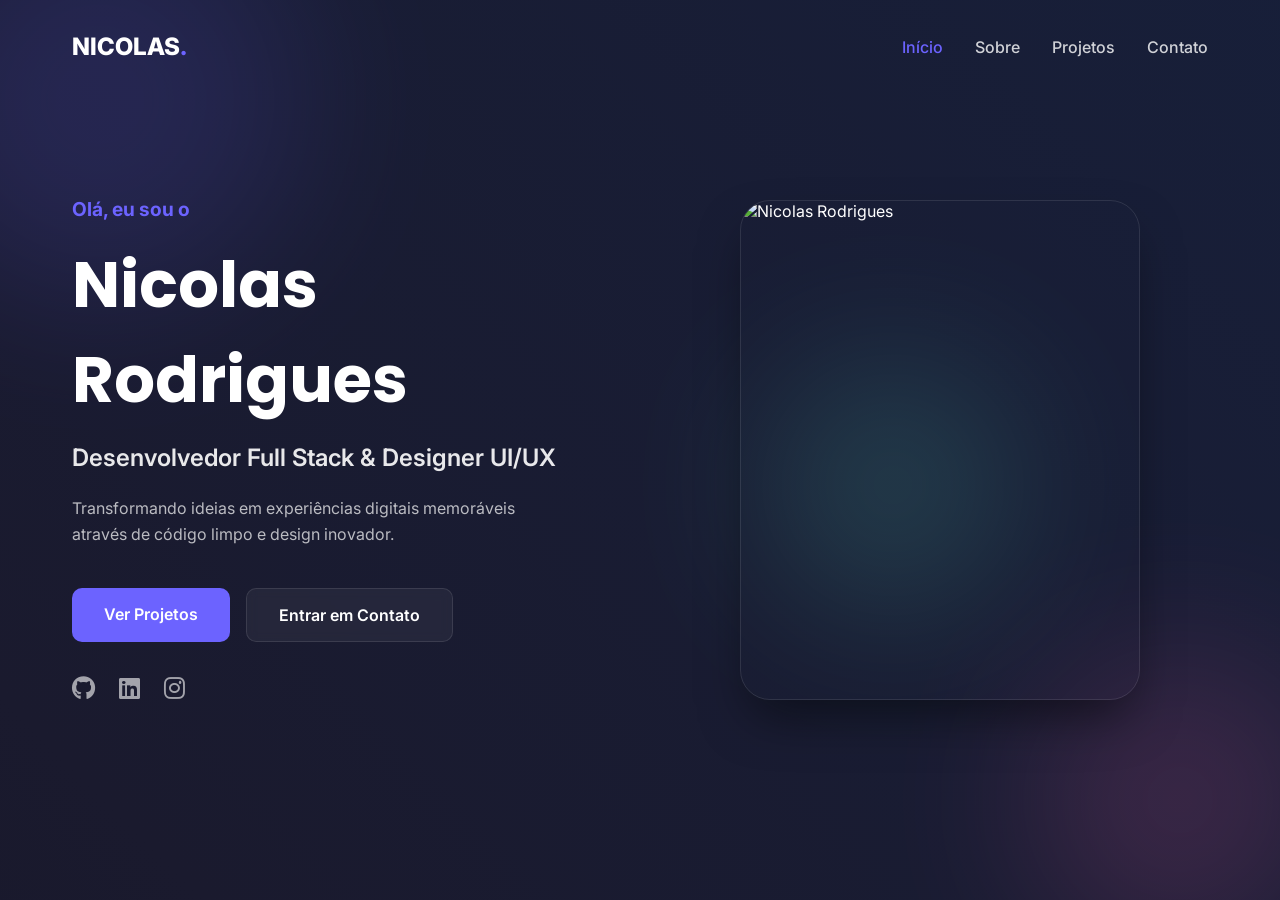
==== index.html @ 26ff2256 "Add files via upload" ====
<!DOCTYPE html>
<html lang="pt-br">
<head>
    <meta charset="UTF-8">
    <meta name="viewport" content="width=device-width, initial-scale=1.0">
    <title>Nicolas | Portfólio Profissional</title>
    
    <!-- Favicon -->
    <link rel="icon" type="image/png" href="https://img.icons8.com/ios-filled/50/ffffff/code.png">

    <!-- Google Fonts -->
    <link rel="preconnect" href="https://fonts.googleapis.com">
    <link rel="preconnect" href="https://fonts.gstatic.com" crossorigin>
    <link href="https://fonts.googleapis.com/css2?family=Inter:wght@300;400;600;800&family=Poppins:wght@400;600;700&display=swap" rel="stylesheet">
    
    <!-- Font Awesome -->
    <link rel="stylesheet" href="https://cdnjs.cloudflare.com/ajax/libs/font-awesome/6.4.0/css/all.min.css">
    
    <!-- AOS (Animações ao Scroll ) -->
    <link href="https://unpkg.com/aos@2.3.1/dist/aos.css" rel="stylesheet">
    
    <style>
        :root {
            --primary: #6c63ff;
            --secondary: #3f3d56;
            --light: #f4f4f9;
            --dark: #0f0f1a;
            --glass: rgba(255, 255, 255, 0.05 );
            --glass-border: rgba(255, 255, 255, 0.1);
        }

        * { margin: 0; padding: 0; box-sizing: border-box; }
        body { 
            font-family: 'Inter', sans-serif; 
            background-color: var(--dark); 
            color: white; 
            overflow-x: hidden;
            min-height: 100vh;
        }

        /* --- FUNDO ANIMADO --- */
        .bg-gradient {
            position: fixed;
            top: 0;
            left: 0;
            width: 100%;
            height: 100%;
            background: linear-gradient(45deg, #0f0f1a, #1a1a2e, #16213e, #0f0f1a);
            background-size: 400% 400%;
            z-index: -2;
            animation: gradientBG 15s ease infinite;
        }

        @keyframes gradientBG {
            0% { background-position: 0% 50%; }
            50% { background-position: 100% 50%; }
            100% { background-position: 0% 50%; }
        }

        .bg-circles {
            position: fixed;
            top: 0;
            left: 0;
            width: 100%;
            height: 100%;
            z-index: -1;
            overflow: hidden;
        }

        .circle {
            position: absolute;
            border-radius: 50%;
            background: var(--primary);
            filter: blur(80px);
            opacity: 0.15;
            animation: float 20s infinite alternate;
        }

        .c1 { width: 400px; height: 400px; top: -100px; left: -100px; }
        .c2 { width: 300px; height: 300px; bottom: -50px; right: -50px; background: #ff63b1; animation-delay: -5s; }
        .c3 { width: 250px; height: 250px; top: 40%; left: 60%; background: #63ffda; animation-delay: -10s; }

        @keyframes float {
            0% { transform: translate(0, 0) scale(1); }
            100% { transform: translate(100px, 50px) scale(1.2); }
        }

        /* --- ESTILOS BÁSICOS --- */
        .container { max-width: 1200px; margin: 0 auto; padding: 0 2rem; }
        header { padding: 2rem 0; position: absolute; width: 100%; z-index: 10; }
        nav { display: flex; justify-content: space-between; align-items: center; }
        .logo a { font-size: 1.5rem; font-weight: 800; color: white; text-decoration: none; }
        .logo span { color: var(--primary); }
        .nav-links { display: flex; list-style: none; gap: 2rem; }
        .nav-links a { color: white; text-decoration: none; font-weight: 500; opacity: 0.8; transition: 0.3s; }
        .nav-links a:hover, .nav-links a.active { opacity: 1; color: var(--primary); }

        .hero { height: 100vh; display: flex; align-items: center; gap: 4rem; }
        .hero-content { flex: 1; }
        .greeting { color: var(--primary); font-size: 1.2rem; margin-bottom: 1rem; }
        .name { font-size: 4rem; font-family: 'Poppins', sans-serif; margin-bottom: 1rem; }
        .role { font-size: 1.5rem; font-weight: 600; margin-bottom: 1.5rem; opacity: 0.9; }
        .description { margin-bottom: 2.5rem; line-height: 1.6; opacity: 0.7; max-width: 500px; }
        
        .hero-btns { display: flex; gap: 1rem; margin-bottom: 2rem; }
        .btn { padding: 1rem 2rem; border-radius: 10px; text-decoration: none; font-weight: 600; transition: 0.3s; }
        .btn-primary { background: var(--primary); color: white; }
        .btn-secondary { border: 1px solid var(--glass-border); background: var(--glass); color: white; backdrop-filter: blur(5px); }
        .btn:hover { transform: translateY(-5px); box-shadow: 0 10px 20px rgba(108, 99, 255, 0.2); }

        .social-links { display: flex; gap: 1.5rem; }
        .social-links a { color: white; font-size: 1.5rem; transition: 0.3s; opacity: 0.6; }
        .social-links a:hover { color: var(--primary); opacity: 1; transform: scale(1.2); }

        .hero-image { flex: 1; display: flex; justify-content: center; }
        .image-wrapper { width: 400px; height: 500px; border-radius: 30px; overflow: hidden; border: 1px solid var(--glass-border); box-shadow: 0 25px 50px -12px rgba(0, 0, 0, 0.5); }
        .image-wrapper img { width: 100%; height: 100%; object-fit: cover; }

        @media (max-width: 992px) {
            .hero { flex-direction: column; text-align: center; padding-top: 100px; height: auto; }
            .name { font-size: 3rem; }
            .hero-btns, .social-links { justify-content: center; }
            .description { margin: 0 auto 2.5rem; }
            .image-wrapper { width: 300px; height: 380px; }
        }
    </style>
</head>
<body>

    <!-- Background Animado -->
    <div class="bg-gradient"></div>
    <div class="bg-circles">
        <div class="circle c1"></div>
        <div class="circle c2"></div>
        <div class="circle c3"></div>
    </div>

    <header>
        <nav class="container">
            <div class="logo">
                <a href="index.html">NICOLAS<span>.</span></a>
            </div>
            <ul class="nav-links">
                <li><a href="index.html" class="active">Início</a></li>
                <li><a href="sobre.html">Sobre</a></li>
                <li><a href="projetos.html">Projetos</a></li>
                <li><a href="contatos.html">Contato</a></li>
            </ul>
        </nav>
    </header>

    <main>
        <section class="hero container">
            <div class="hero-content" data-aos="fade-up" data-aos-duration="1000">
                <h2 class="greeting">Olá, eu sou o</h2>
                <h1 class="name">Nicolas Rodrigues</h1>
                <p class="role">Desenvolvedor Full Stack & Designer UI/UX</p>
                <p class="description">Transformando ideias em experiências digitais memoráveis através de código limpo e design inovador.</p>
                <div class="hero-btns">
                    <a href="projetos.html" class="btn btn-primary">Ver Projetos</a>
                    <a href="contatos.html" class="btn btn-secondary">Entrar em Contato</a>
                </div>
                <div class="social-links">
                    <a href="#"><i class="fab fa-github"></i></a>
                    <a href="#"><i class="fab fa-linkedin"></i></a>
                    <a href="#"><i class="fab fa-instagram"></i></a>
                </div>
            </div>
            <div class="hero-image" data-aos="zoom-in" data-aos-duration="1200">
                <div class="image-wrapper">
                    <!-- Nova foto adicionada abaixo -->
                    <img src="https://files.manuscdn.com/user_upload_by_module/session_file/310519663192268226/XSVfkzPDtXlLiqlV.png" alt="Nicolas Rodrigues">
                </div>
            </div>
        </section>
    </main>

    <script src="https://unpkg.com/aos@2.3.1/dist/aos.js"></script>
    <script>
        AOS.init({ once: true, offset: 100 } );
    </script>
</body>
</html>
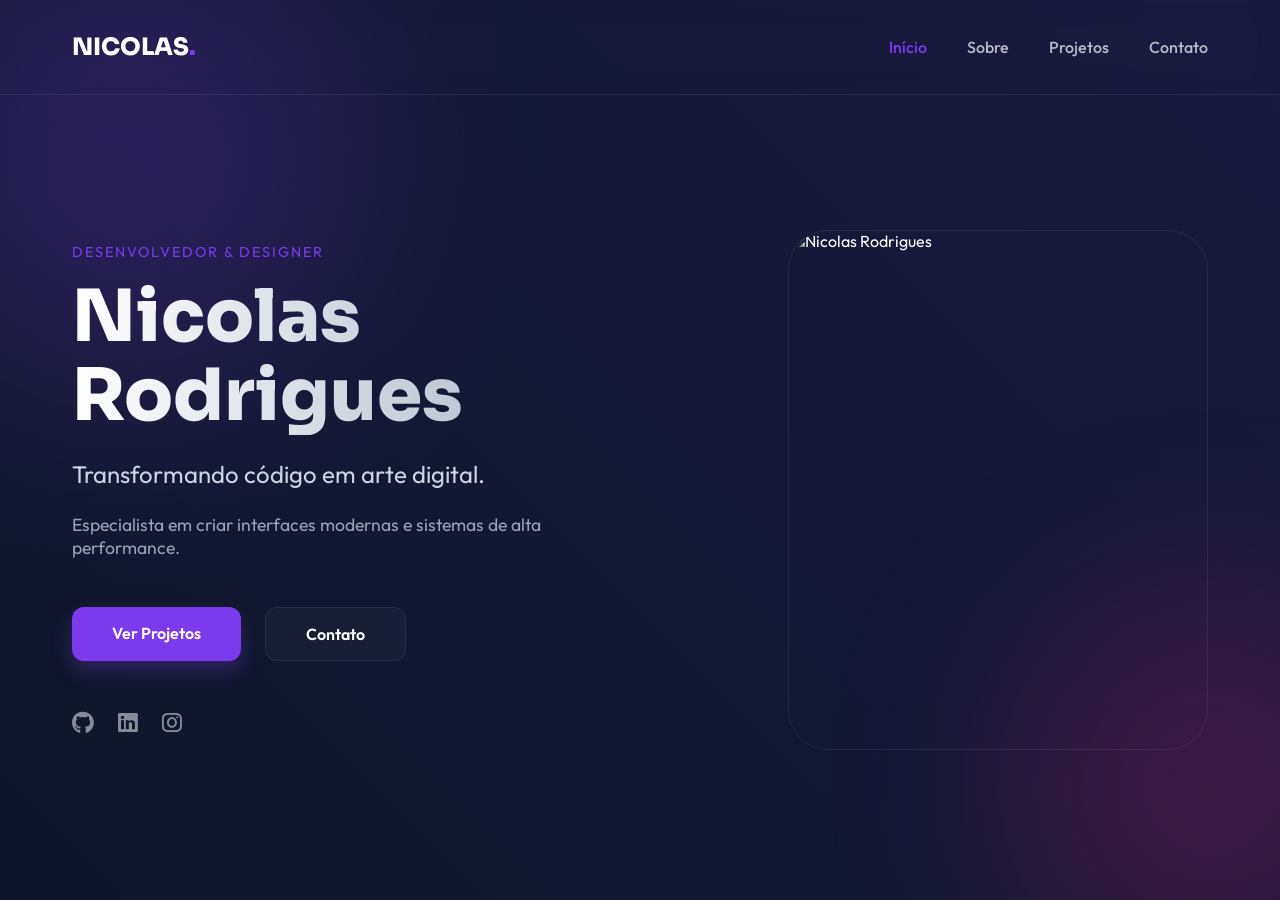
==== commit ca40496f: "Revamp index.html for modern design and layout Updated HTML structure, styles, and content for impro" ====
--- a/index.html
+++ b/index.html
@@ -1,145 +1,158 @@
 <!DOCTYPE html>
 <html lang="pt-br">
 <head>
+    <!-- Configurações para o site funcionar bem em celulares e computadores -->
     <meta charset="UTF-8">
     <meta name="viewport" content="width=device-width, initial-scale=1.0">
     <title>Nicolas | Portfólio Profissional</title>
     
-    <!-- Favicon -->
+    <!-- Ícone que aparece na aba lá em cima -->
     <link rel="icon" type="image/png" href="https://img.icons8.com/ios-filled/50/ffffff/code.png">
-
-    <!-- Google Fonts -->
-    <link rel="preconnect" href="https://fonts.googleapis.com">
-    <link rel="preconnect" href="https://fonts.gstatic.com" crossorigin>
-    <link href="https://fonts.googleapis.com/css2?family=Inter:wght@300;400;600;800&family=Poppins:wght@400;600;700&display=swap" rel="stylesheet">
-    
-    <!-- Font Awesome -->
+    
+    <!-- Fontes que deixam o texto com cara de site moderno e profissional -->
+    <link href="https://fonts.googleapis.com/css2?family=Sora:wght@400;600;800&family=Outfit:wght@300;400;600&display=swap" rel="stylesheet">
+    
+    <!-- Biblioteca de ícones (GitHub, LinkedIn, etc ) -->
     <link rel="stylesheet" href="https://cdnjs.cloudflare.com/ajax/libs/font-awesome/6.4.0/css/all.min.css">
     
-    <!-- AOS (Animações ao Scroll ) -->
+    <!-- Biblioteca que faz as coisas "voarem" para a tela quando você desce a página -->
     <link href="https://unpkg.com/aos@2.3.1/dist/aos.css" rel="stylesheet">
-    
+
     <style>
-        :root {
-            --primary: #6c63ff;
-            --secondary: #3f3d56;
-            --light: #f4f4f9;
-            --dark: #0f0f1a;
-            --glass: rgba(255, 255, 255, 0.05 );
-            --glass-border: rgba(255, 255, 255, 0.1);
-        }
-
+        /* Definindo as cores do site: Roxo, Rosa e o fundo Escuro */
+        :root { 
+            --primary: #7c3aed; 
+            --secondary: #db2777; 
+            --dark: #020617; 
+            --glass: rgba(255, 255, 255, 0.03 ); 
+            --glass-border: rgba(255, 255, 255, 0.08); 
+        }
+
+        /* Tira as margens chatas que o navegador coloca sozinho */
         * { margin: 0; padding: 0; box-sizing: border-box; }
+
+        /* Estilo do fundo e da letra do site inteiro */
         body { 
-            font-family: 'Inter', sans-serif; 
-            background-color: var(--dark); 
+            font-family: 'Outfit', sans-serif; 
+            background: var(--dark); 
             color: white; 
-            overflow-x: hidden;
-            min-height: 100vh;
-        }
-
-        /* --- FUNDO ANIMADO --- */
-        .bg-gradient {
-            position: fixed;
-            top: 0;
-            left: 0;
-            width: 100%;
-            height: 100%;
-            background: linear-gradient(45deg, #0f0f1a, #1a1a2e, #16213e, #0f0f1a);
-            background-size: 400% 400%;
-            z-index: -2;
-            animation: gradientBG 15s ease infinite;
-        }
-
-        @keyframes gradientBG {
-            0% { background-position: 0% 50%; }
-            50% { background-position: 100% 50%; }
-            100% { background-position: 0% 50%; }
-        }
-
-        .bg-circles {
-            position: fixed;
-            top: 0;
-            left: 0;
-            width: 100%;
-            height: 100%;
-            z-index: -1;
-            overflow: hidden;
-        }
-
-        .circle {
-            position: absolute;
-            border-radius: 50%;
-            background: var(--primary);
-            filter: blur(80px);
-            opacity: 0.15;
-            animation: float 20s infinite alternate;
-        }
-
-        .c1 { width: 400px; height: 400px; top: -100px; left: -100px; }
-        .c2 { width: 300px; height: 300px; bottom: -50px; right: -50px; background: #ff63b1; animation-delay: -5s; }
-        .c3 { width: 250px; height: 250px; top: 40%; left: 60%; background: #63ffda; animation-delay: -10s; }
-
-        @keyframes float {
-            0% { transform: translate(0, 0) scale(1); }
-            100% { transform: translate(100px, 50px) scale(1.2); }
-        }
-
-        /* --- ESTILOS BÁSICOS --- */
+            overflow-x: hidden; 
+        }
+
+        /* O gradiente colorido que fica se mexendo lá no fundo */
+        .bg-gradient { 
+            position: fixed; 
+            inset: 0; 
+            background: linear-gradient(45deg, #020617, #0f172a, #1e1b4b, #020617); 
+            background-size: 400% 400%; 
+            z-index: -2; 
+            animation: gradientBG 15s ease infinite; 
+        }
+
+        @keyframes gradientBG { 
+            0% { background-position: 0% 50%; } 
+            50% { background-position: 100% 50%; } 
+            100% { background-position: 0% 50%; } 
+        }
+
+        /* As bolas coloridas e borradas que ficam flutuando */
+        .circle { 
+            position: fixed; 
+            border-radius: 50%; 
+            filter: blur(100px); 
+            opacity: 0.2; 
+            z-index: -1; 
+            animation: float 20s infinite alternate; 
+        }
+        .c1 { width: 500px; height: 500px; top: -10%; left: -10%; background: var(--primary); }
+        .c2 { width: 400px; height: 400px; bottom: -10%; right: -10%; background: var(--secondary); }
+
+        @keyframes float { 
+            0% { transform: translate(0, 0) scale(1); } 
+            100% { transform: translate(100px, 50px) scale(1.1); } 
+        }
+
+        /* Menu do topo (Barra de navegação) */
+        header { 
+            padding: 2rem 0; 
+            position: fixed; 
+            width: 100%; 
+            top: 0; 
+            z-index: 100; 
+            backdrop-filter: blur(10px); 
+            border-bottom: 1px solid var(--glass-border); 
+        }
+
         .container { max-width: 1200px; margin: 0 auto; padding: 0 2rem; }
-        header { padding: 2rem 0; position: absolute; width: 100%; z-index: 10; }
         nav { display: flex; justify-content: space-between; align-items: center; }
-        .logo a { font-size: 1.5rem; font-weight: 800; color: white; text-decoration: none; }
+
+        /* Estilo do nome NICOLAS no topo */
+        .logo a { 
+            font-family: 'Sora', sans-serif; 
+            font-size: 1.5rem; 
+            font-weight: 800; 
+            color: white; 
+            text-decoration: none; 
+        }
         .logo span { color: var(--primary); }
-        .nav-links { display: flex; list-style: none; gap: 2rem; }
-        .nav-links a { color: white; text-decoration: none; font-weight: 500; opacity: 0.8; transition: 0.3s; }
+
+        /* Links do menu (Início, Sobre, etc) */
+        .nav-links { display: flex; list-style: none; gap: 2.5rem; }
+        .nav-links a { color: white; text-decoration: none; font-weight: 500; opacity: 0.7; transition: 0.3s; }
         .nav-links a:hover, .nav-links a.active { opacity: 1; color: var(--primary); }
 
-        .hero { height: 100vh; display: flex; align-items: center; gap: 4rem; }
-        .hero-content { flex: 1; }
-        .greeting { color: var(--primary); font-size: 1.2rem; margin-bottom: 1rem; }
-        .name { font-size: 4rem; font-family: 'Poppins', sans-serif; margin-bottom: 1rem; }
-        .role { font-size: 1.5rem; font-weight: 600; margin-bottom: 1.5rem; opacity: 0.9; }
-        .description { margin-bottom: 2.5rem; line-height: 1.6; opacity: 0.7; max-width: 500px; }
-        
-        .hero-btns { display: flex; gap: 1rem; margin-bottom: 2rem; }
-        .btn { padding: 1rem 2rem; border-radius: 10px; text-decoration: none; font-weight: 600; transition: 0.3s; }
-        .btn-primary { background: var(--primary); color: white; }
-        .btn-secondary { border: 1px solid var(--glass-border); background: var(--glass); color: white; backdrop-filter: blur(5px); }
-        .btn:hover { transform: translateY(-5px); box-shadow: 0 10px 20px rgba(108, 99, 255, 0.2); }
-
-        .social-links { display: flex; gap: 1.5rem; }
-        .social-links a { color: white; font-size: 1.5rem; transition: 0.3s; opacity: 0.6; }
-        .social-links a:hover { color: var(--primary); opacity: 1; transform: scale(1.2); }
-
-        .hero-image { flex: 1; display: flex; justify-content: center; }
-        .image-wrapper { width: 400px; height: 500px; border-radius: 30px; overflow: hidden; border: 1px solid var(--glass-border); box-shadow: 0 25px 50px -12px rgba(0, 0, 0, 0.5); }
+        /* Seção principal (Hero) com seu nome e foto */
+        .hero { height: 100vh; display: flex; align-items: center; gap: 4rem; padding-top: 80px; }
+        .hero-content { flex: 1.2; }
+
+        /* Títulos grandes e chamativos */
+        .name { 
+            font-size: 4.5rem; 
+            font-family: 'Sora', sans-serif; 
+            font-weight: 800; 
+            line-height: 1.1; 
+            margin-bottom: 1.5rem; 
+            background: linear-gradient(to right, #fff, #94a3b8); 
+            -webkit-background-clip: text; 
+            -webkit-text-fill-color: transparent; 
+        }
+
+        /* Botões de ação (Ver Projetos e Contato) */
+        .hero-btns { display: flex; gap: 1.5rem; margin-bottom: 3rem; }
+        .btn { padding: 1rem 2.5rem; border-radius: 12px; text-decoration: none; font-weight: 600; transition: 0.4s; }
+        .btn-primary { background: var(--primary); color: white; box-shadow: 0 10px 20px rgba(124, 58, 237, 0.3); }
+        .btn-secondary { border: 1px solid var(--glass-border); background: var(--glass); color: white; backdrop-filter: blur(10px); }
+        .btn:hover { transform: translateY(-5px); filter: brightness(1.2); }
+
+        /* Estilo da sua foto profissional */
+        .image-wrapper { 
+            width: 420px; 
+            height: 520px; 
+            border-radius: 40px; 
+            overflow: hidden; 
+            border: 1px solid var(--glass-border); 
+        }
         .image-wrapper img { width: 100%; height: 100%; object-fit: cover; }
 
-        @media (max-width: 992px) {
-            .hero { flex-direction: column; text-align: center; padding-top: 100px; height: auto; }
-            .name { font-size: 3rem; }
-            .hero-btns, .social-links { justify-content: center; }
-            .description { margin: 0 auto 2.5rem; }
-            .image-wrapper { width: 300px; height: 380px; }
+        /* Ajustes para o site não quebrar no celular */
+        @media (max-width: 992px) { 
+            .hero { flex-direction: column; text-align: center; height: auto; padding: 150px 0 100px; } 
+            .name { font-size: 3rem; } 
+            .hero-btns { justify-content: center; } 
+            .image-wrapper { width: 320px; height: 400px; } 
         }
     </style>
 </head>
 <body>
-
-    <!-- Background Animado -->
+    <!-- Elementos do fundo animado -->
     <div class="bg-gradient"></div>
-    <div class="bg-circles">
-        <div class="circle c1"></div>
-        <div class="circle c2"></div>
-        <div class="circle c3"></div>
-    </div>
-
+    <div class="circle c1"></div>
+    <div class="circle c2"></div>
+
+    <!-- Barra de navegação -->
     <header>
         <nav class="container">
-            <div class="logo">
-                <a href="index.html">NICOLAS<span>.</span></a>
-            </div>
+            <div class="logo"><a href="index.html">NICOLAS<span>.</span></a></div>
             <ul class="nav-links">
                 <li><a href="index.html" class="active">Início</a></li>
                 <li><a href="sobre.html">Sobre</a></li>
@@ -149,35 +162,39 @@
         </nav>
     </header>
 
+    <!-- Conteúdo da página inicial -->
     <main>
         <section class="hero container">
-            <div class="hero-content" data-aos="fade-up" data-aos-duration="1000">
-                <h2 class="greeting">Olá, eu sou o</h2>
+            <div class="hero-content" data-aos="fade-right">
+                <p style="color: var(--primary); letter-spacing: 2px; text-transform: uppercase; font-size: 0.9rem; margin-bottom: 1rem;">Desenvolvedor & Designer</p>
                 <h1 class="name">Nicolas Rodrigues</h1>
-                <p class="role">Desenvolvedor Full Stack & Designer UI/UX</p>
-                <p class="description">Transformando ideias em experiências digitais memoráveis através de código limpo e design inovador.</p>
+                <p style="font-size: 1.5rem; margin-bottom: 1.5rem; color: #cbd5e1;">Transformando código em arte digital.</p>
+                <p style="margin-bottom: 3rem; color: #94a3b8; font-size: 1.1rem; max-width: 550px;">Especialista em criar interfaces modernas e sistemas de alta performance.</p>
+                
                 <div class="hero-btns">
                     <a href="projetos.html" class="btn btn-primary">Ver Projetos</a>
-                    <a href="contatos.html" class="btn btn-secondary">Entrar em Contato</a>
+                    <a href="contatos.html" class="btn btn-secondary">Contato</a>
                 </div>
-                <div class="social-links">
-                    <a href="#"><i class="fab fa-github"></i></a>
-                    <a href="#"><i class="fab fa-linkedin"></i></a>
-                    <a href="#"><i class="fab fa-instagram"></i></a>
+
+                <!-- Ícones das suas redes sociais -->
+                <div style="display: flex; gap: 1.5rem;">
+                    <a href="https://github.com/" target="_blank" style="color: white; font-size: 1.4rem; opacity: 0.5; transition: 0.3s;"><i class="fab fa-github"></i></a>
+                    <a href="https://www.linkedin.com/in/nicolas-rodrigues-4a1564402/" target="_blank" style="color: white; font-size: 1.4rem; opacity: 0.5; transition: 0.3s;"><i class="fab fa-linkedin"></i></a>
+                    <a href="https://www.instagram.com/" target="_blank" style="color: white; font-size: 1.4rem; opacity: 0.5; transition: 0.3s;"><i class="fab fa-instagram"></i></a>
                 </div>
             </div>
-            <div class="hero-image" data-aos="zoom-in" data-aos-duration="1200">
+
+            <!-- Sua foto profissional -->
+            <div class="hero-image" data-aos="zoom-in">
                 <div class="image-wrapper">
-                    <!-- Nova foto adicionada abaixo -->
                     <img src="https://files.manuscdn.com/user_upload_by_module/session_file/310519663192268226/XSVfkzPDtXlLiqlV.png" alt="Nicolas Rodrigues">
                 </div>
             </div>
         </section>
     </main>
 
+    <!-- Ativa as animações -->
     <script src="https://unpkg.com/aos@2.3.1/dist/aos.js"></script>
-    <script>
-        AOS.init({ once: true, offset: 100 } );
-    </script>
+    <script>AOS.init({ once: true, duration: 1000 } );</script>
 </body>
 </html>
